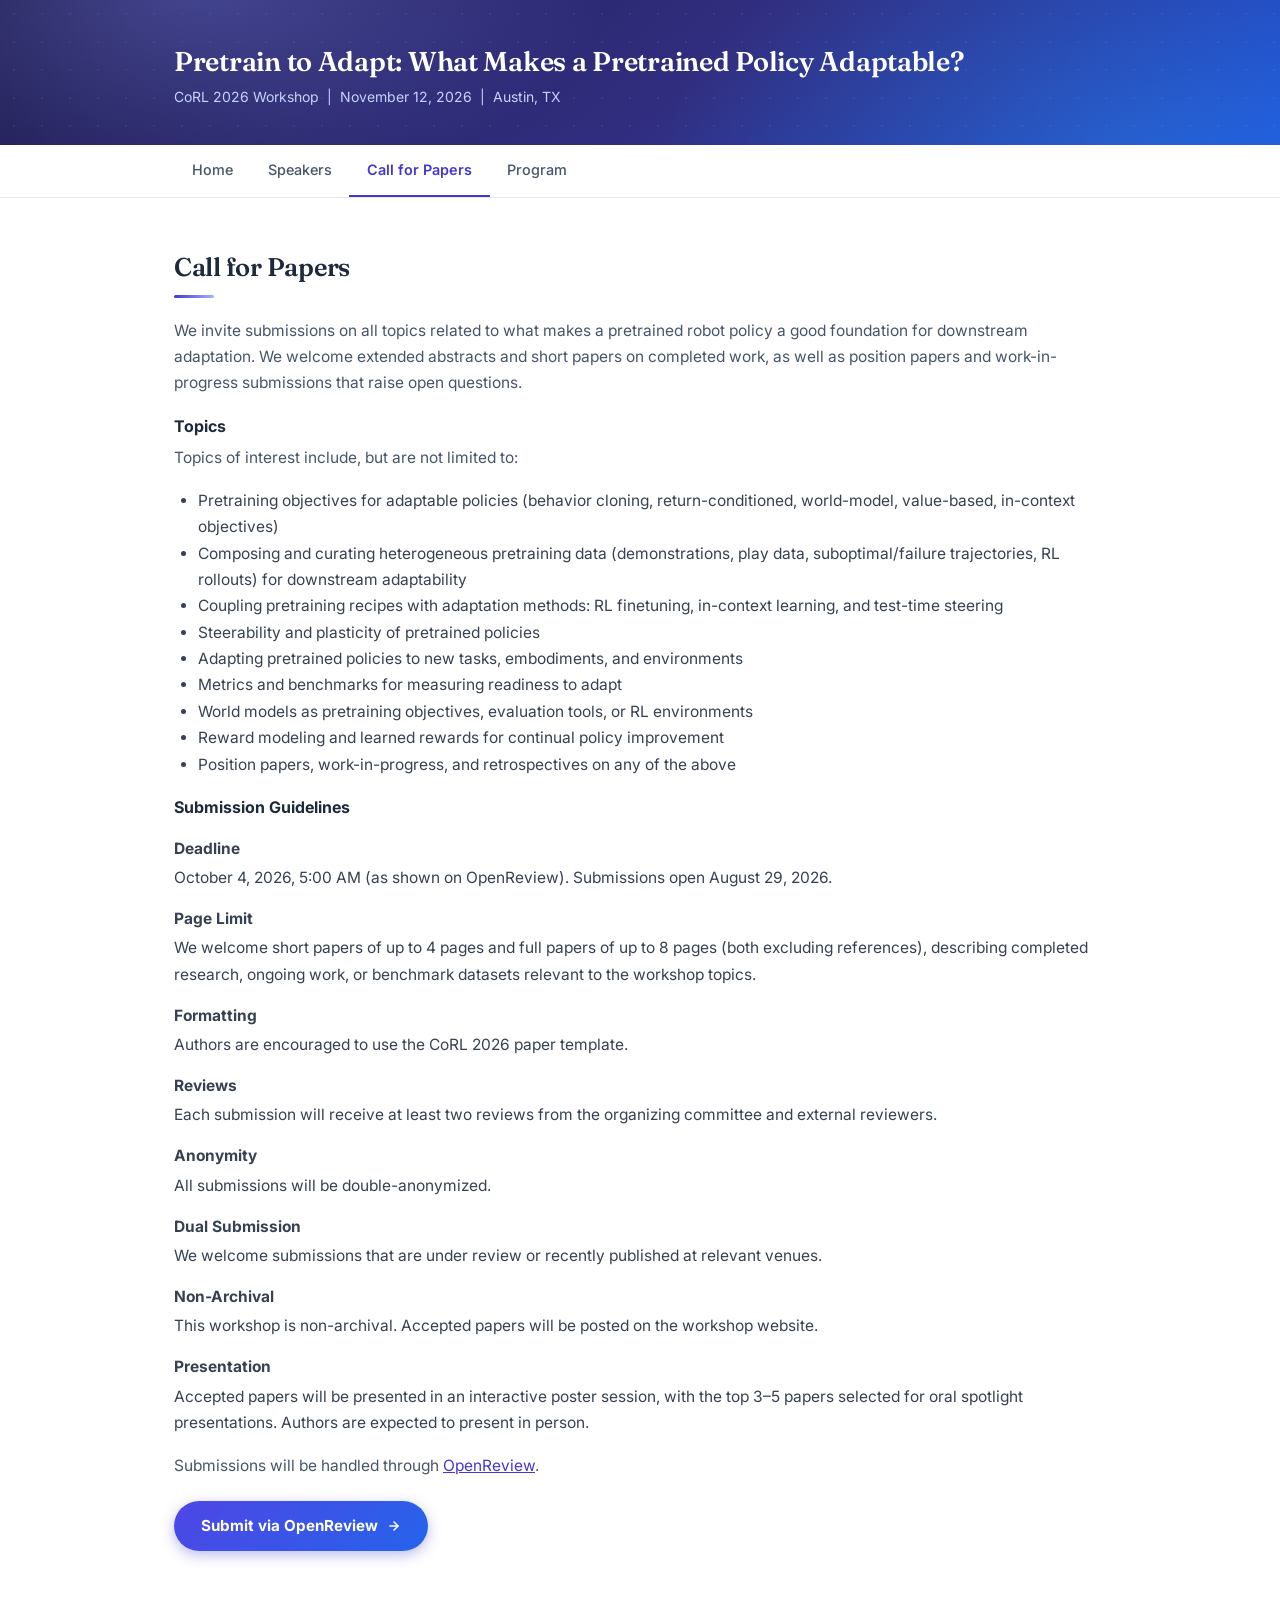
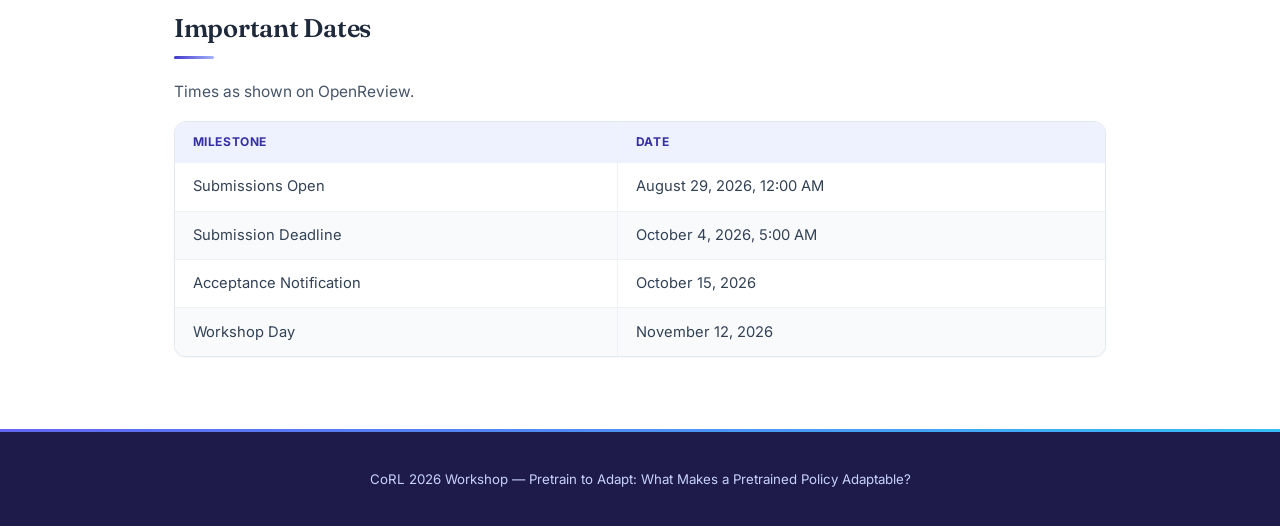
==== call/index.html @ 9e06ac09 "Update CFP dates; add prominent Submit via OpenReview buttons - Submissions open Aug 29, 2026, 12:00" ====
<!DOCTYPE html>
<html lang="en">
<head>
  <meta charset="UTF-8" />
  <meta name="viewport" content="width=device-width, initial-scale=1.0" />
  <title>Call for Papers — Pretrain to Adapt (CoRL 2026)</title>
  <link rel="preconnect" href="https://fonts.googleapis.com">
  <link rel="preconnect" href="https://fonts.gstatic.com" crossorigin>
  <link href="https://fonts.googleapis.com/css2?family=Fraunces:ital,opsz,wght@0,9..144,500;0,9..144,600;0,9..144,700;1,9..144,400&family=Inter:wght@400;500;600;700;800&display=swap" rel="stylesheet">
  <link rel="stylesheet" href="../css/style.css" />
</head>
<body>

  <header class="site-header">
    <div class="header-inner">
      <div class="site-title">
        <h1>Pretrain to Adapt: What Makes a Pretrained Policy Adaptable?</h1>
        <div class="event-info">CoRL 2026 Workshop &nbsp;|&nbsp; November 12, 2026 &nbsp;|&nbsp; Austin, TX</div>
      </div>
    </div>
  </header>

  <nav>
    <div class="nav-inner">
      <a href="../index.html">Home</a>
      <a href="../speakers/index.html">Speakers</a>
      <a href="index.html" class="active">Call for Papers</a>
      <a href="../program/index.html">Program</a>
    </div>
  </nav>

  <main class="container">

    <section>
      <h2>Call for Papers</h2>

      <p>
        We invite submissions on all topics related to what makes a pretrained robot policy a good
        foundation for downstream adaptation. We welcome extended abstracts and short papers on
        completed work, as well as position papers and work-in-progress submissions that raise open
        questions.
      </p>

      <h3>Topics</h3>
      <p>Topics of interest include, but are not limited to:</p>
      <ul style="padding-left: 1.5rem; color: #374151; font-size: 0.97rem; margin-bottom: 1rem;">
        <li>Pretraining objectives for adaptable policies (behavior cloning, return-conditioned, world-model, value-based, in-context objectives)</li>
        <li>Composing and curating heterogeneous pretraining data (demonstrations, play data, suboptimal/failure trajectories, RL rollouts) for downstream adaptability</li>
        <li>Coupling pretraining recipes with adaptation methods: RL finetuning, in-context learning, and test-time steering</li>
        <li>Steerability and plasticity of pretrained policies</li>
        <li>Adapting pretrained policies to new tasks, embodiments, and environments</li>
        <li>Metrics and benchmarks for measuring readiness to adapt</li>
        <li>World models as pretraining objectives, evaluation tools, or RL environments</li>
        <li>Reward modeling and learned rewards for continual policy improvement</li>
        <li>Position papers, work-in-progress, and retrospectives on any of the above</li>
      </ul>

      <h3>Submission Guidelines</h3>
      <dl style="color: #374151; font-size: 0.97rem; margin-bottom: 1rem;">
        <dt style="font-weight: 700; margin-top: 0.9rem;">Deadline</dt>
        <dd style="margin: 0.2rem 0 0;">October 4, 2026, 5:00 AM (as shown on OpenReview). Submissions open August 29, 2026.</dd>

        <dt style="font-weight: 700; margin-top: 0.9rem;">Page Limit</dt>
        <dd style="margin: 0.2rem 0 0;">We welcome short papers of up to 4 pages and full papers of up to 8 pages (both excluding references), describing completed research, ongoing work, or benchmark datasets relevant to the workshop topics.</dd>

        <dt style="font-weight: 700; margin-top: 0.9rem;">Formatting</dt>
        <dd style="margin: 0.2rem 0 0;">Authors are encouraged to use the CoRL 2026 paper template.</dd>

        <dt style="font-weight: 700; margin-top: 0.9rem;">Reviews</dt>
        <dd style="margin: 0.2rem 0 0;">Each submission will receive at least two reviews from the organizing committee and external reviewers.</dd>

        <dt style="font-weight: 700; margin-top: 0.9rem;">Anonymity</dt>
        <dd style="margin: 0.2rem 0 0;">All submissions will be double-anonymized.</dd>

        <dt style="font-weight: 700; margin-top: 0.9rem;">Dual Submission</dt>
        <dd style="margin: 0.2rem 0 0;">We welcome submissions that are under review or recently published at relevant venues.</dd>

        <dt style="font-weight: 700; margin-top: 0.9rem;">Non-Archival</dt>
        <dd style="margin: 0.2rem 0 0;">This workshop is non-archival. Accepted papers will be posted on the workshop website.</dd>

        <dt style="font-weight: 700; margin-top: 0.9rem;">Presentation</dt>
        <dd style="margin: 0.2rem 0 0;">Accepted papers will be presented in an interactive poster session, with the top 3&ndash;5 papers selected for oral spotlight presentations. Authors are expected to present in person.</dd>
      </dl>
      <p>Submissions will be handled through <a href="https://openreview.net/group?id=robot-learning.org/CoRL/2026/Workshop/pretrain-to-adapt" target="_blank" rel="noopener">OpenReview</a>.</p>
      <p style="margin-top: 1.4rem;">
        <a class="btn-primary" href="https://openreview.net/group?id=robot-learning.org/CoRL/2026/Workshop/pretrain-to-adapt" target="_blank" rel="noopener">
          Submit via OpenReview
          <svg width="14" height="14" viewBox="0 0 24 24" fill="none" stroke="currentColor" stroke-width="2.5" stroke-linecap="round" stroke-linejoin="round" aria-hidden="true" focusable="false"><path d="M5 12h14"/><path d="M12 5l7 7-7 7"/></svg>
        </a>
      </p>
    </section>

    <section>
      <h2>Important Dates</h2>
      <p>Times as shown on OpenReview.</p>
      <table class="data-table">
        <thead>
          <tr>
            <th scope="col">Milestone</th>
            <th scope="col">Date</th>
          </tr>
        </thead>
        <tbody>
          <tr>
            <td>Submissions Open</td>
            <td>August 29, 2026, 12:00 AM</td>
          </tr>
          <tr>
            <td>Submission Deadline</td>
            <td>October 4, 2026, 5:00 AM</td>
          </tr>
          <tr>
            <td>Acceptance Notification</td>
            <td>October 15, 2026</td>
          </tr>
          <tr>
            <td>Workshop Day</td>
            <td>November 12, 2026</td>
          </tr>
        </tbody>
      </table>
    </section>

  </main>

  <footer>
    <div>CoRL 2026 Workshop &mdash; Pretrain to Adapt: What Makes a Pretrained Policy Adaptable?</div>
  </footer>

</body>
</html>
---- css/style.css ----
* {
  box-sizing: border-box;
  margin: 0;
  padding: 0;
}

:root {
  --primary:      #4338ca;
  --primary-dark: #3730a3;
  --hero-top:     #1e1b4b;
  --hero-bot:     #1d4ed8;
  --text:         #1e293b;
  --text-muted:   #475569;
  --border:       #e2e8f0;
  --bg:           #ffffff;
  --bg-alt:       #f8fafc;
  --radius:       14px;
}

body {
  font-family: 'Inter', -apple-system, BlinkMacSystemFont, 'Segoe UI', Roboto, 'Helvetica Neue', Arial, sans-serif;
  color: var(--text);
  background: var(--bg);
  line-height: 1.7;
  -webkit-font-smoothing: antialiased;
}

/* ── Header ── */
.site-header {
  background: linear-gradient(140deg, var(--hero-top) 0%, #312e81 55%, var(--hero-bot) 100%);
  color: #fff;
  padding: 2.75rem 0 2.25rem;
  position: relative;
  overflow: hidden;
}

.site-header::before {
  content: '';
  position: absolute;
  inset: 0;
  background-image: radial-gradient(rgba(255,255,255,0.06) 1px, transparent 1px);
  background-size: 28px 28px;
  pointer-events: none;
}

.site-header::after {
  content: '';
  position: absolute;
  inset: 0;
  background:
    radial-gradient(600px 300px at 15% -10%, rgba(129,140,248,0.35), transparent 70%),
    radial-gradient(700px 400px at 90% 110%, rgba(56,189,248,0.22), transparent 70%);
  pointer-events: none;
}

.header-inner {
  max-width: 980px;
  margin: 0 auto;
  padding: 0 1.5rem;
  position: relative;
  z-index: 1;
}

.site-title h1 {
  font-family: 'Fraunces', Georgia, 'Times New Roman', serif;
  font-size: 1.7rem;
  font-weight: 600;
  color: #fff;
  line-height: 1.25;
  letter-spacing: -0.01em;
}

.site-title .event-info {
  font-size: 0.875rem;
  color: #c7d2fe;
  margin-top: 0.45rem;
}

/* ── Nav ── */
nav {
  background: rgba(255,255,255,0.96);
  border-bottom: 1px solid var(--border);
  position: sticky;
  top: 0;
  z-index: 100;
  backdrop-filter: blur(8px);
  -webkit-backdrop-filter: blur(8px);
}

.nav-inner {
  max-width: 980px;
  margin: 0 auto;
  padding: 0 1.5rem;
  display: flex;
}

nav a {
  display: block;
  padding: 0.8rem 1.1rem;
  text-decoration: none;
  color: var(--text-muted);
  font-size: 0.9rem;
  font-weight: 500;
  border-bottom: 2px solid transparent;
  transition: color 0.15s, border-color 0.15s;
}

nav a:hover {
  color: var(--primary);
}

nav a.active {
  color: var(--primary);
  border-bottom-color: var(--primary);
  font-weight: 600;
}

/* ── Main content ── */
.container {
  max-width: 980px;
  margin: 0 auto;
  padding: 3rem 1.5rem 4.5rem;
}

section {
  margin-bottom: 3.5rem;
}

section:last-child {
  margin-bottom: 0;
}

h2 {
  font-family: 'Fraunces', Georgia, serif;
  font-size: 1.6rem;
  font-weight: 600;
  letter-spacing: -0.01em;
  color: var(--text);
  margin-bottom: 1.25rem;
  padding-bottom: 0.5rem;
  position: relative;
}

h2::after {
  content: '';
  position: absolute;
  left: 0;
  bottom: 0;
  width: 2.5rem;
  height: 3px;
  border-radius: 3px;
  background: linear-gradient(90deg, var(--primary), #a5b4fc);
}

h3 {
  font-size: 1rem;
  font-weight: 700;
  color: var(--text);
  margin-bottom: 0.35rem;
}

p {
  color: var(--text-muted);
  margin-bottom: 1rem;
  font-size: 0.97rem;
}

p:last-child {
  margin-bottom: 0;
}

a {
  color: var(--primary);
}

/* ── Hero / intro ── */
.intro-block {
  background: #eef2ff;
  border-left: 4px solid var(--primary);
  border-radius: 0 10px 10px 0;
  padding: 1.25rem 1.5rem;
  margin-bottom: 2rem;
  font-style: italic;
  color: var(--primary-dark);
  font-size: 1rem;
}

/* ── CTA button ── */
.btn-primary {
  display: inline-flex;
  align-items: center;
  gap: 0.55rem;
  background: linear-gradient(135deg, #4f46e5, #2563eb);
  color: #fff;
  font-weight: 700;
  font-size: 0.95rem;
  padding: 0.75rem 1.7rem;
  border-radius: 999px;
  text-decoration: none;
  box-shadow: 0 4px 14px rgba(67,56,202,0.35);
  transition: transform 0.15s ease, box-shadow 0.15s ease;
}
.btn-primary:hover {
  transform: translateY(-2px);
  box-shadow: 0 8px 22px rgba(67,56,202,0.45);
}

/* ── Data tables (program, dates) ── */
.data-table {
  width: 100%;
  border-collapse: separate;
  border-spacing: 0;
  font-size: 0.92rem;
  margin-top: 0.75rem;
  border: 1px solid var(--border);
  border-radius: 12px;
  overflow: hidden;
  box-shadow: 0 1px 2px rgba(15,23,42,0.04);
  background: var(--bg);
}

.data-table th {
  background: #eef2ff;
  color: var(--primary-dark);
  text-align: left;
  padding: 0.65rem 1.1rem;
  font-size: 0.75rem;
  font-weight: 700;
  text-transform: uppercase;
  letter-spacing: 0.05em;
}

.data-table td {
  padding: 0.7rem 1.1rem;
  border-top: 1px solid #eef1f6;
  color: #334155;
}

.data-table tr:first-child td {
  border-top: none;
}

.data-table th + th,
.data-table td + td {
  border-left: 1px solid #eef1f6;
}

.data-table tbody tr:nth-child(even) td {
  background: #f8fafc;
}

.data-table .time {
  white-space: nowrap;
  color: #64748b;
  font-variant-numeric: tabular-nums;
  width: 11rem;
}

/* ── Topic cards ── */
.topic-grid {
  display: grid;
  grid-template-columns: repeat(auto-fit, minmax(220px, 1fr));
  gap: 1.1rem;
  margin-top: 1rem;
}

.topic-card {
  border: 1px solid var(--border);
  border-radius: var(--radius);
  padding: 1.2rem 1.35rem;
  background: var(--bg);
  box-shadow: 0 1px 2px rgba(15,23,42,0.04);
  transition: box-shadow 0.2s ease, transform 0.2s ease, border-color 0.2s ease;
}

.topic-card:hover {
  box-shadow: 0 10px 30px rgba(67,56,202,0.10);
  border-color: #c7d2fe;
  transform: translateY(-3px);
}

.topic-card h3 {
  font-size: 0.9rem;
  color: var(--primary);
  margin-bottom: 0.4rem;
}

.topic-card ul {
  padding-left: 1.1rem;
  font-size: 0.83rem;
  color: #4b5563;
}

.topic-card ul li {
  margin-bottom: 0.2rem;
}

/* ── Organizer cards ── */
.organizer-grid {
  display: flex;
  flex-wrap: wrap;
  gap: 1rem;
  margin-top: 1rem;
}

.organizer-card {
  border: 1px solid var(--border);
  border-radius: var(--radius);
  padding: 0.9rem 1.4rem;
  text-align: center;
  min-width: 160px;
  background: var(--bg);
  box-shadow: 0 1px 2px rgba(15,23,42,0.04);
  transition: box-shadow 0.2s ease, transform 0.2s ease, border-color 0.2s ease;
}

.organizer-card:hover {
  box-shadow: 0 10px 28px rgba(67,56,202,0.10);
  border-color: #c7d2fe;
  transform: translateY(-3px);
}

.organizer-card .name {
  font-weight: 700;
  font-size: 0.95rem;
  color: var(--text);
}

.organizer-card .affil {
  font-size: 0.78rem;
  color: #64748b;
  margin-top: 0.2rem;
}

/* ── Speaker cards ── */
.speaker-grid {
  display: grid;
  grid-template-columns: repeat(auto-fill, minmax(160px, 1fr));
  gap: 1.25rem;
  margin-top: 1rem;
}

.speaker-card {
  border: 1px solid var(--border);
  border-radius: var(--radius);
  overflow: hidden;
  text-align: center;
  background: var(--bg);
  box-shadow: 0 1px 2px rgba(15,23,42,0.04);
  transition: box-shadow 0.2s ease, transform 0.2s ease, border-color 0.2s ease;
}

.speaker-card:hover {
  box-shadow: 0 10px 28px rgba(67,56,202,0.12);
  border-color: #c7d2fe;
  transform: translateY(-3px);
}

.speaker-photo {
  width: 100%;
  aspect-ratio: 1;
  background: #e0e7ff;
  display: flex;
  align-items: center;
  justify-content: center;
  font-size: 2.5rem;
  color: #6366f1;
}

.speaker-photo img {
  width: 100%;
  height: 100%;
  object-fit: cover;
}

.speaker-info {
  padding: 0.8rem 0.6rem;
}

.speaker-info .name {
  font-weight: 700;
  font-size: 0.88rem;
  color: var(--text);
}

.speaker-info .affil {
  font-size: 0.78rem;
  color: #64748b;
  margin-top: 0.15rem;
}

.speaker-info .tag {
  display: inline-block;
  margin-top: 0.35rem;
  font-size: 0.72rem;
  padding: 0.1rem 0.5rem;
  border-radius: 999px;
  background: #e0e7ff;
  color: var(--primary);
}

/* ── Coming soon ── */
.coming-soon {
  text-align: center;
  padding: 5rem 2rem;
  color: #94a3b8;
}

.coming-soon .icon {
  font-size: 2.5rem;
  margin-bottom: 1rem;
}

.coming-soon p {
  color: #64748b;
  font-size: 1rem;
}

/* ── Footer ── */
footer {
  background: var(--hero-top);
  color: #c7d2fe;
  padding: 2.25rem 1.5rem;
  text-align: center;
  font-size: 0.83rem;
  line-height: 1.7;
  border-top: 3px solid transparent;
  border-image: linear-gradient(90deg, #6366f1, #38bdf8) 1;
}

/* ── Responsive ── */
@media (max-width: 600px) {
  .site-title h1 {
    font-size: 1.25rem;
  }
  nav a {
    padding: 0.7rem 0.75rem;
    font-size: 0.82rem;
  }
  .topic-grid {
    grid-template-columns: 1fr;
  }
  .data-table .time {
    width: auto;
  }
}
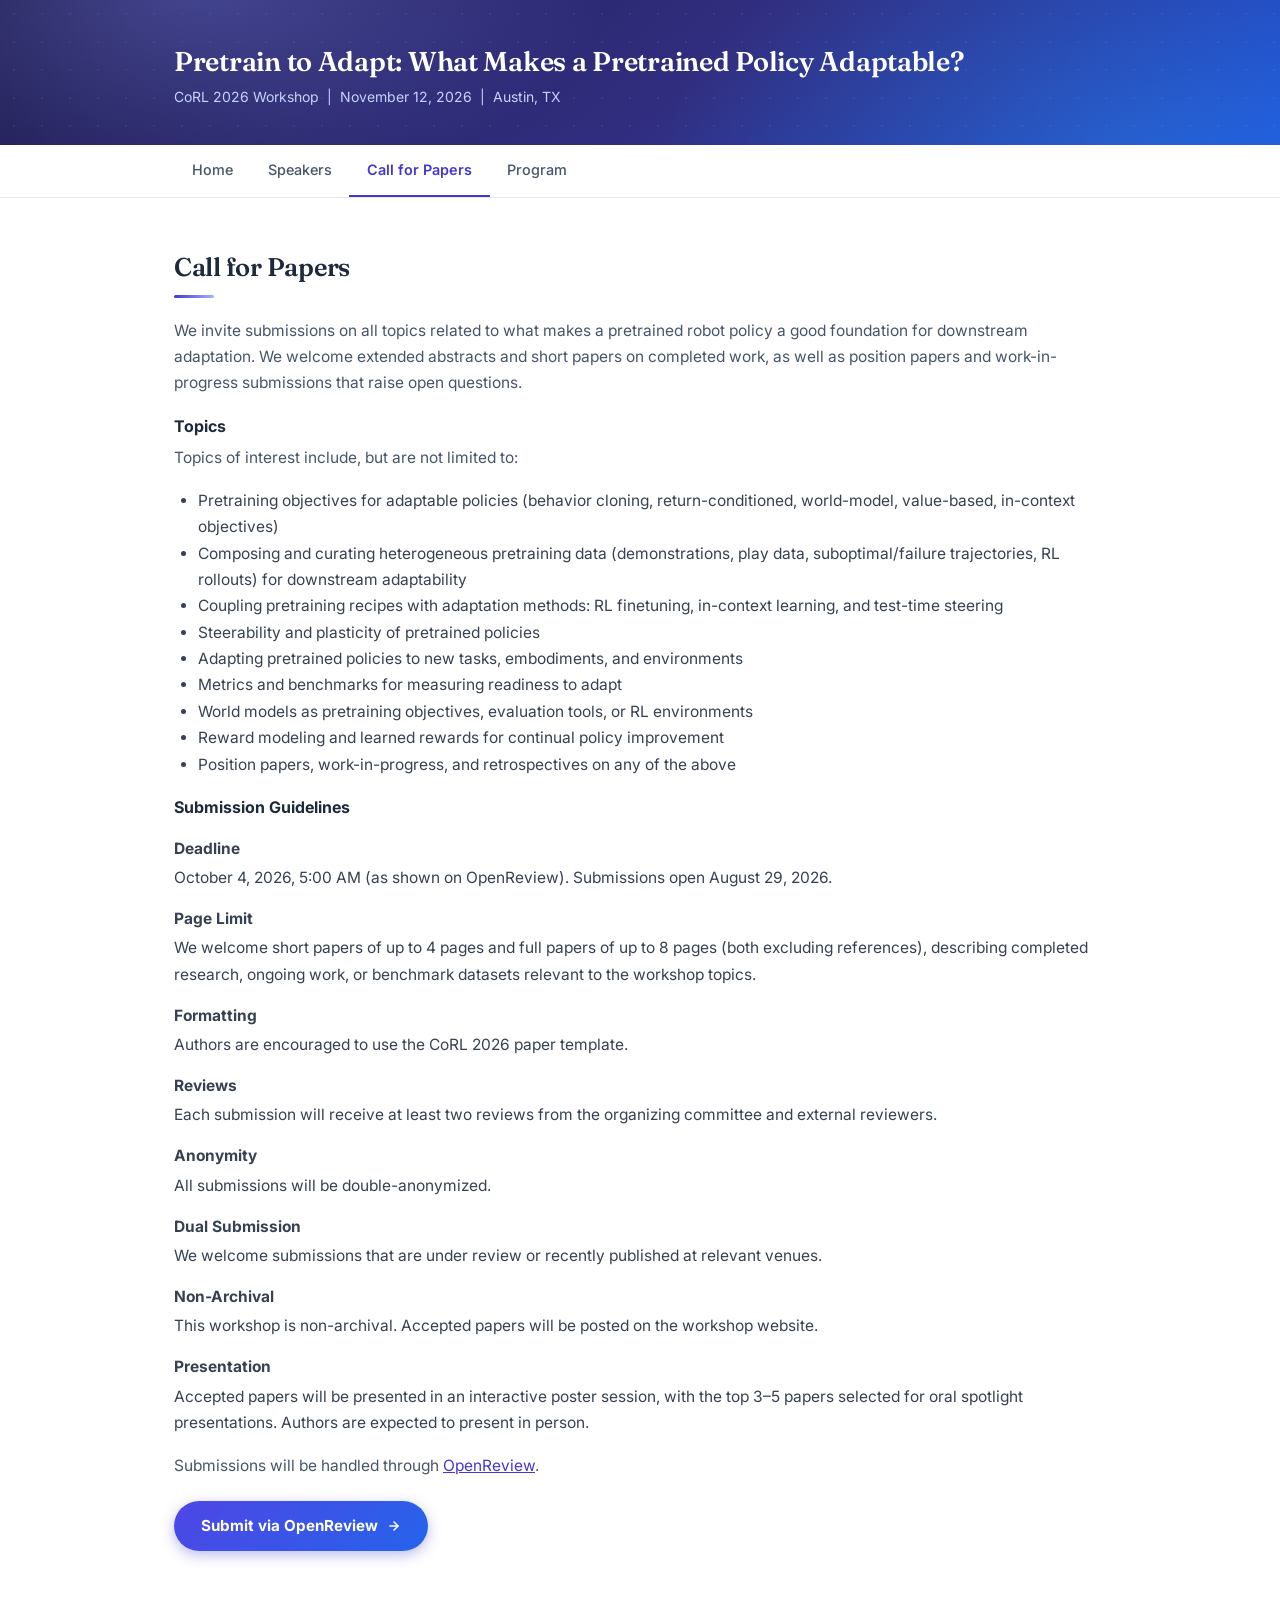
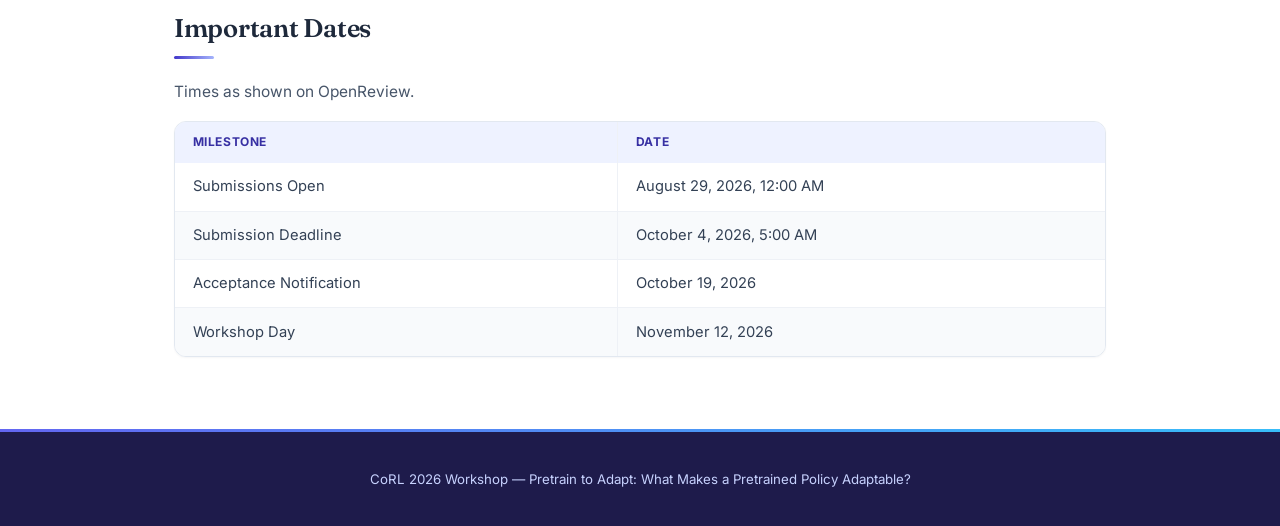
==== commit 020a2c5c: "Move acceptance notification to October 19, 2026 Co-Authored-By: Claude Fable 5 <noreply@anthropic.c" ====
--- a/call/index.html
+++ b/call/index.html
@@ -111,7 +111,7 @@
           </tr>
           <tr>
             <td>Acceptance Notification</td>
-            <td>October 15, 2026</td>
+            <td>October 19, 2026</td>
           </tr>
           <tr>
             <td>Workshop Day</td>
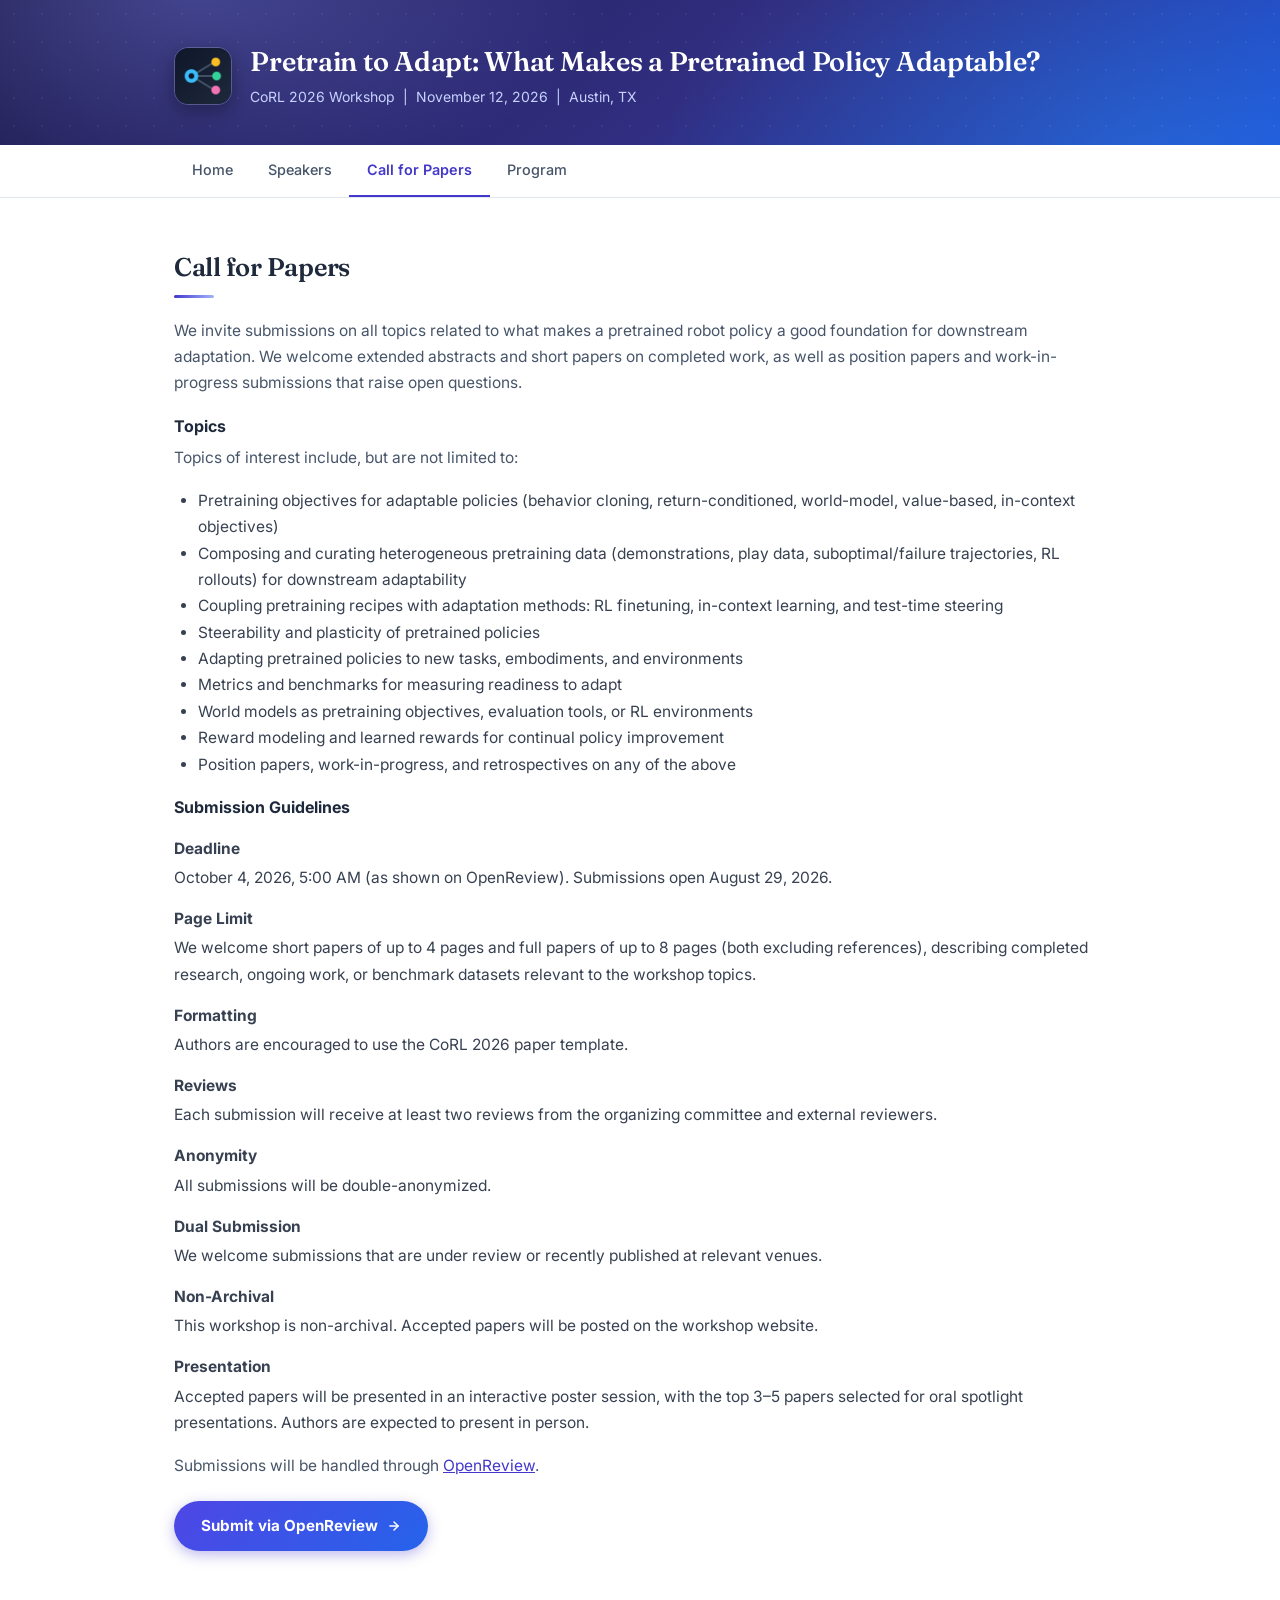
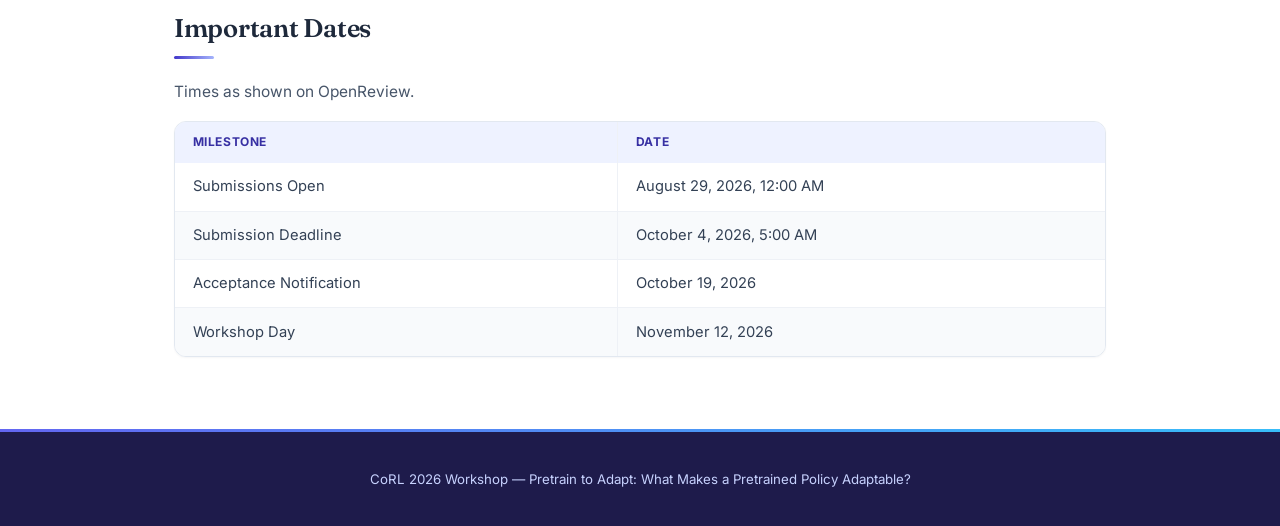
==== commit 466e32b6: "Add workshop logo; make Karl's photo fill the square card - Add pretrain-to-adapt icon as favicon, h" ====
--- a/call/index.html
+++ b/call/index.html
@@ -4,6 +4,8 @@
   <meta charset="UTF-8" />
   <meta name="viewport" content="width=device-width, initial-scale=1.0" />
   <title>Call for Papers — Pretrain to Adapt (CoRL 2026)</title>
+  <link rel="icon" type="image/png" href="../images/pretrain-to-adapt.png">
+  <link rel="apple-touch-icon" href="../images/favicon-180.png">
   <link rel="preconnect" href="https://fonts.googleapis.com">
   <link rel="preconnect" href="https://fonts.gstatic.com" crossorigin>
   <link href="https://fonts.googleapis.com/css2?family=Fraunces:ital,opsz,wght@0,9..144,500;0,9..144,600;0,9..144,700;1,9..144,400&family=Inter:wght@400;500;600;700;800&display=swap" rel="stylesheet">
@@ -13,6 +15,7 @@
 
   <header class="site-header">
     <div class="header-inner">
+      <img class="header-logo" src="../images/pretrain-to-adapt.png" alt="Pretrain to Adapt workshop logo">
       <div class="site-title">
         <h1>Pretrain to Adapt: What Makes a Pretrained Policy Adaptable?</h1>
         <div class="event-info">CoRL 2026 Workshop &nbsp;|&nbsp; November 12, 2026 &nbsp;|&nbsp; Austin, TX</div>
--- a/css/style.css
+++ b/css/style.css
@@ -59,6 +59,18 @@
   padding: 0 1.5rem;
   position: relative;
   z-index: 1;
+  display: flex;
+  align-items: center;
+  gap: 1.15rem;
+}
+
+.header-logo {
+  width: 58px;
+  height: 58px;
+  border-radius: 14px;
+  flex-shrink: 0;
+  border: 1px solid rgba(255,255,255,0.18);
+  box-shadow: 0 6px 18px rgba(0,0,0,0.3);
 }
 
 .site-title h1 {
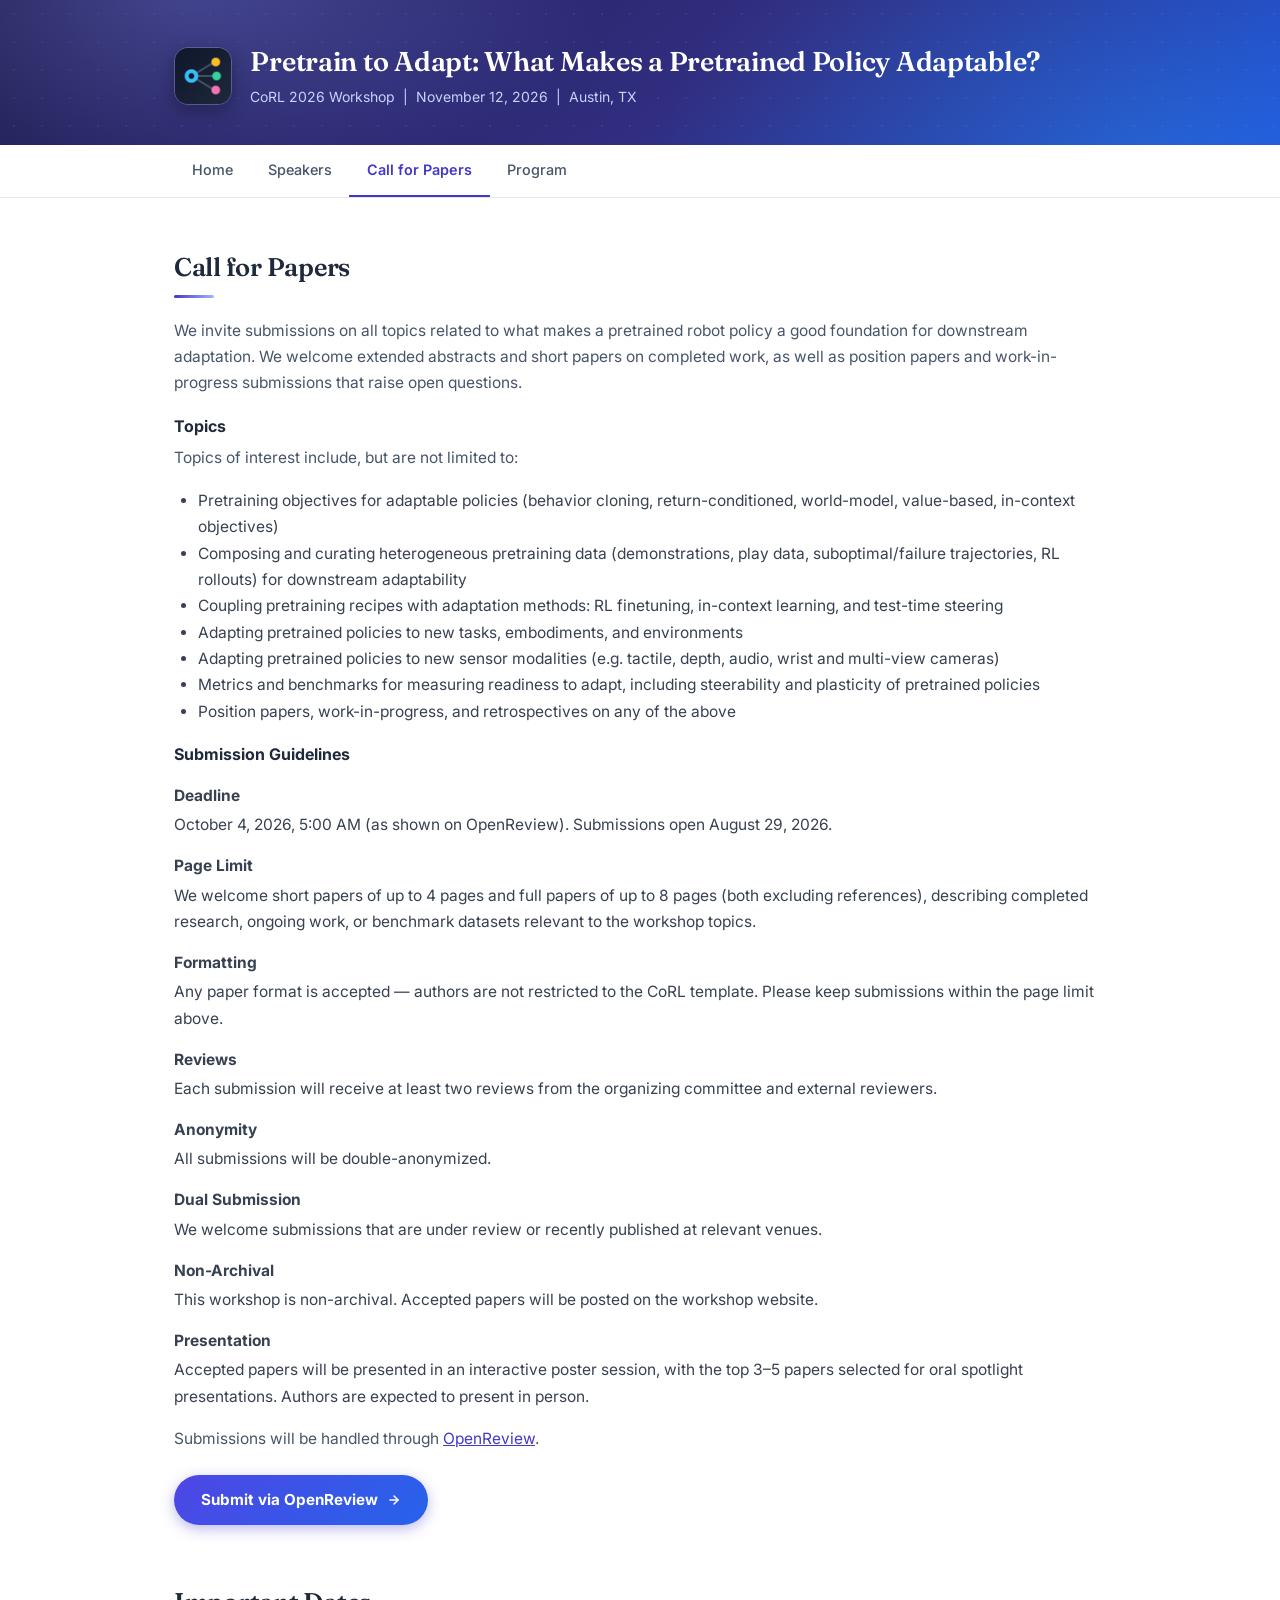
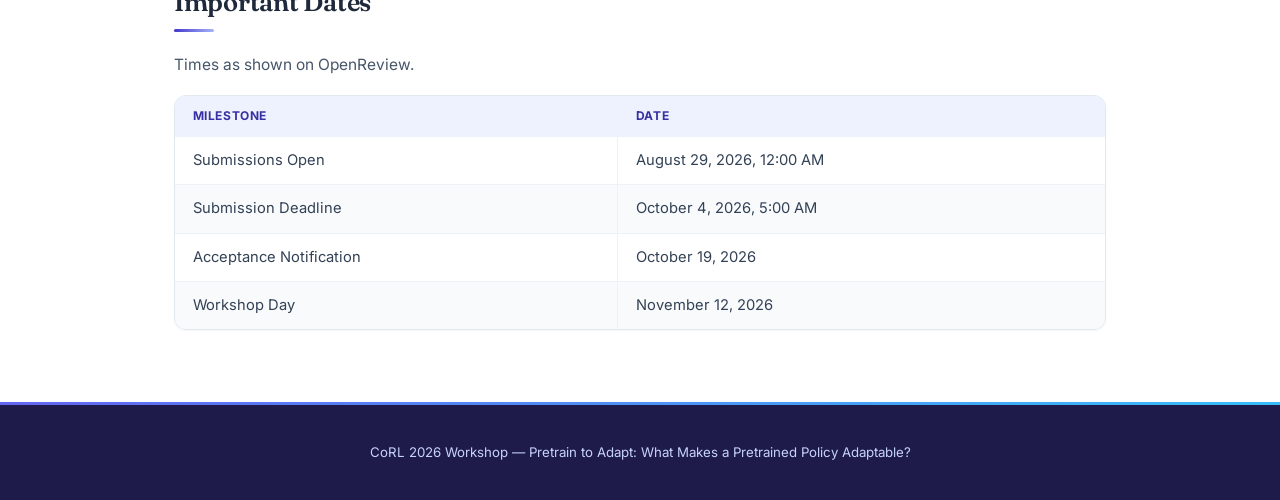
==== commit de38d1c6: "Move schedule to 2-6 PM; update CFP topics and formatting policy - Schedule: 2:00-6:00 PM with 25-mi" ====
--- a/call/index.html
+++ b/call/index.html
@@ -50,11 +50,9 @@
         <li>Pretraining objectives for adaptable policies (behavior cloning, return-conditioned, world-model, value-based, in-context objectives)</li>
         <li>Composing and curating heterogeneous pretraining data (demonstrations, play data, suboptimal/failure trajectories, RL rollouts) for downstream adaptability</li>
         <li>Coupling pretraining recipes with adaptation methods: RL finetuning, in-context learning, and test-time steering</li>
-        <li>Steerability and plasticity of pretrained policies</li>
         <li>Adapting pretrained policies to new tasks, embodiments, and environments</li>
-        <li>Metrics and benchmarks for measuring readiness to adapt</li>
-        <li>World models as pretraining objectives, evaluation tools, or RL environments</li>
-        <li>Reward modeling and learned rewards for continual policy improvement</li>
+        <li>Adapting pretrained policies to new sensor modalities (e.g. tactile, depth, audio, wrist and multi-view cameras)</li>
+        <li>Metrics and benchmarks for measuring readiness to adapt, including steerability and plasticity of pretrained policies</li>
         <li>Position papers, work-in-progress, and retrospectives on any of the above</li>
       </ul>
 
@@ -67,7 +65,7 @@
         <dd style="margin: 0.2rem 0 0;">We welcome short papers of up to 4 pages and full papers of up to 8 pages (both excluding references), describing completed research, ongoing work, or benchmark datasets relevant to the workshop topics.</dd>
 
         <dt style="font-weight: 700; margin-top: 0.9rem;">Formatting</dt>
-        <dd style="margin: 0.2rem 0 0;">Authors are encouraged to use the CoRL 2026 paper template.</dd>
+        <dd style="margin: 0.2rem 0 0;">Any paper format is accepted &mdash; authors are not restricted to the CoRL template. Please keep submissions within the page limit above.</dd>
 
         <dt style="font-weight: 700; margin-top: 0.9rem;">Reviews</dt>
         <dd style="margin: 0.2rem 0 0;">Each submission will receive at least two reviews from the organizing committee and external reviewers.</dd>
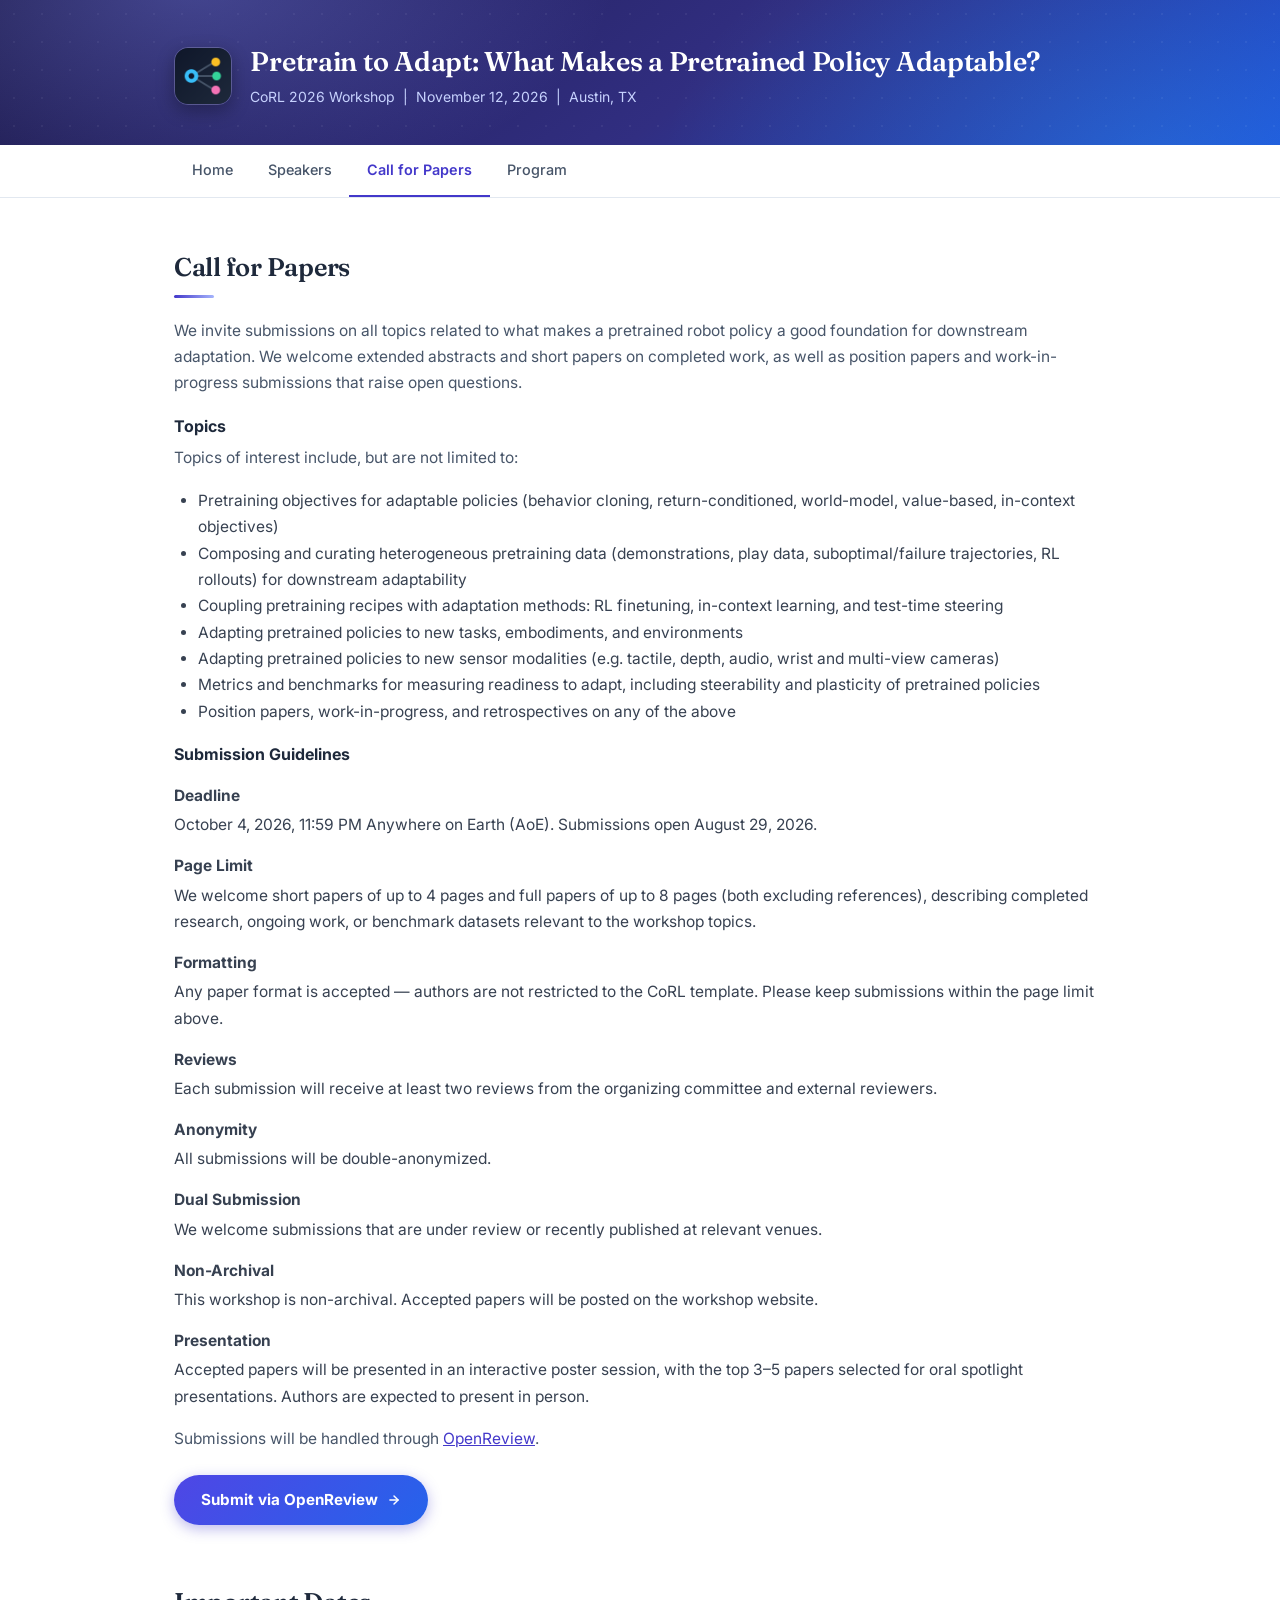
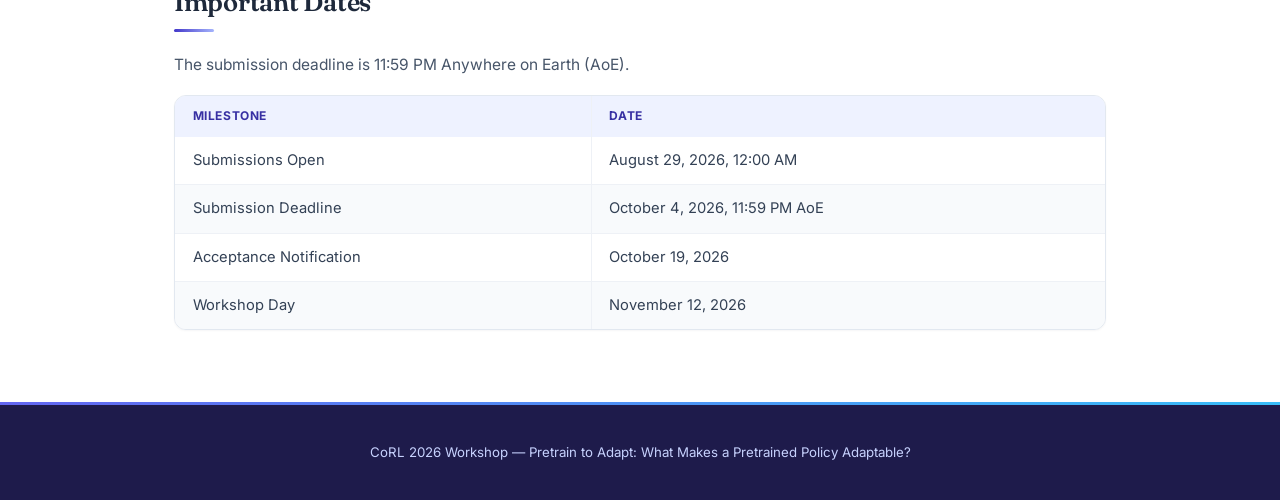
==== commit c899681d: "Set submission deadline to October 4, 2026, 11:59 PM AoE Co-Authored-By: Claude Opus 5 <noreply@anth" ====
--- a/call/index.html
+++ b/call/index.html
@@ -59,7 +59,7 @@
       <h3>Submission Guidelines</h3>
       <dl style="color: #374151; font-size: 0.97rem; margin-bottom: 1rem;">
         <dt style="font-weight: 700; margin-top: 0.9rem;">Deadline</dt>
-        <dd style="margin: 0.2rem 0 0;">October 4, 2026, 5:00 AM (as shown on OpenReview). Submissions open August 29, 2026.</dd>
+        <dd style="margin: 0.2rem 0 0;">October 4, 2026, 11:59&nbsp;PM Anywhere on Earth (AoE). Submissions open August 29, 2026.</dd>
 
         <dt style="font-weight: 700; margin-top: 0.9rem;">Page Limit</dt>
         <dd style="margin: 0.2rem 0 0;">We welcome short papers of up to 4 pages and full papers of up to 8 pages (both excluding references), describing completed research, ongoing work, or benchmark datasets relevant to the workshop topics.</dd>
@@ -93,7 +93,7 @@
 
     <section>
       <h2>Important Dates</h2>
-      <p>Times as shown on OpenReview.</p>
+      <p>The submission deadline is 11:59&nbsp;PM Anywhere on Earth (AoE).</p>
       <table class="data-table">
         <thead>
           <tr>
@@ -108,7 +108,7 @@
           </tr>
           <tr>
             <td>Submission Deadline</td>
-            <td>October 4, 2026, 5:00 AM</td>
+            <td>October 4, 2026, 11:59 PM AoE</td>
           </tr>
           <tr>
             <td>Acceptance Notification</td>
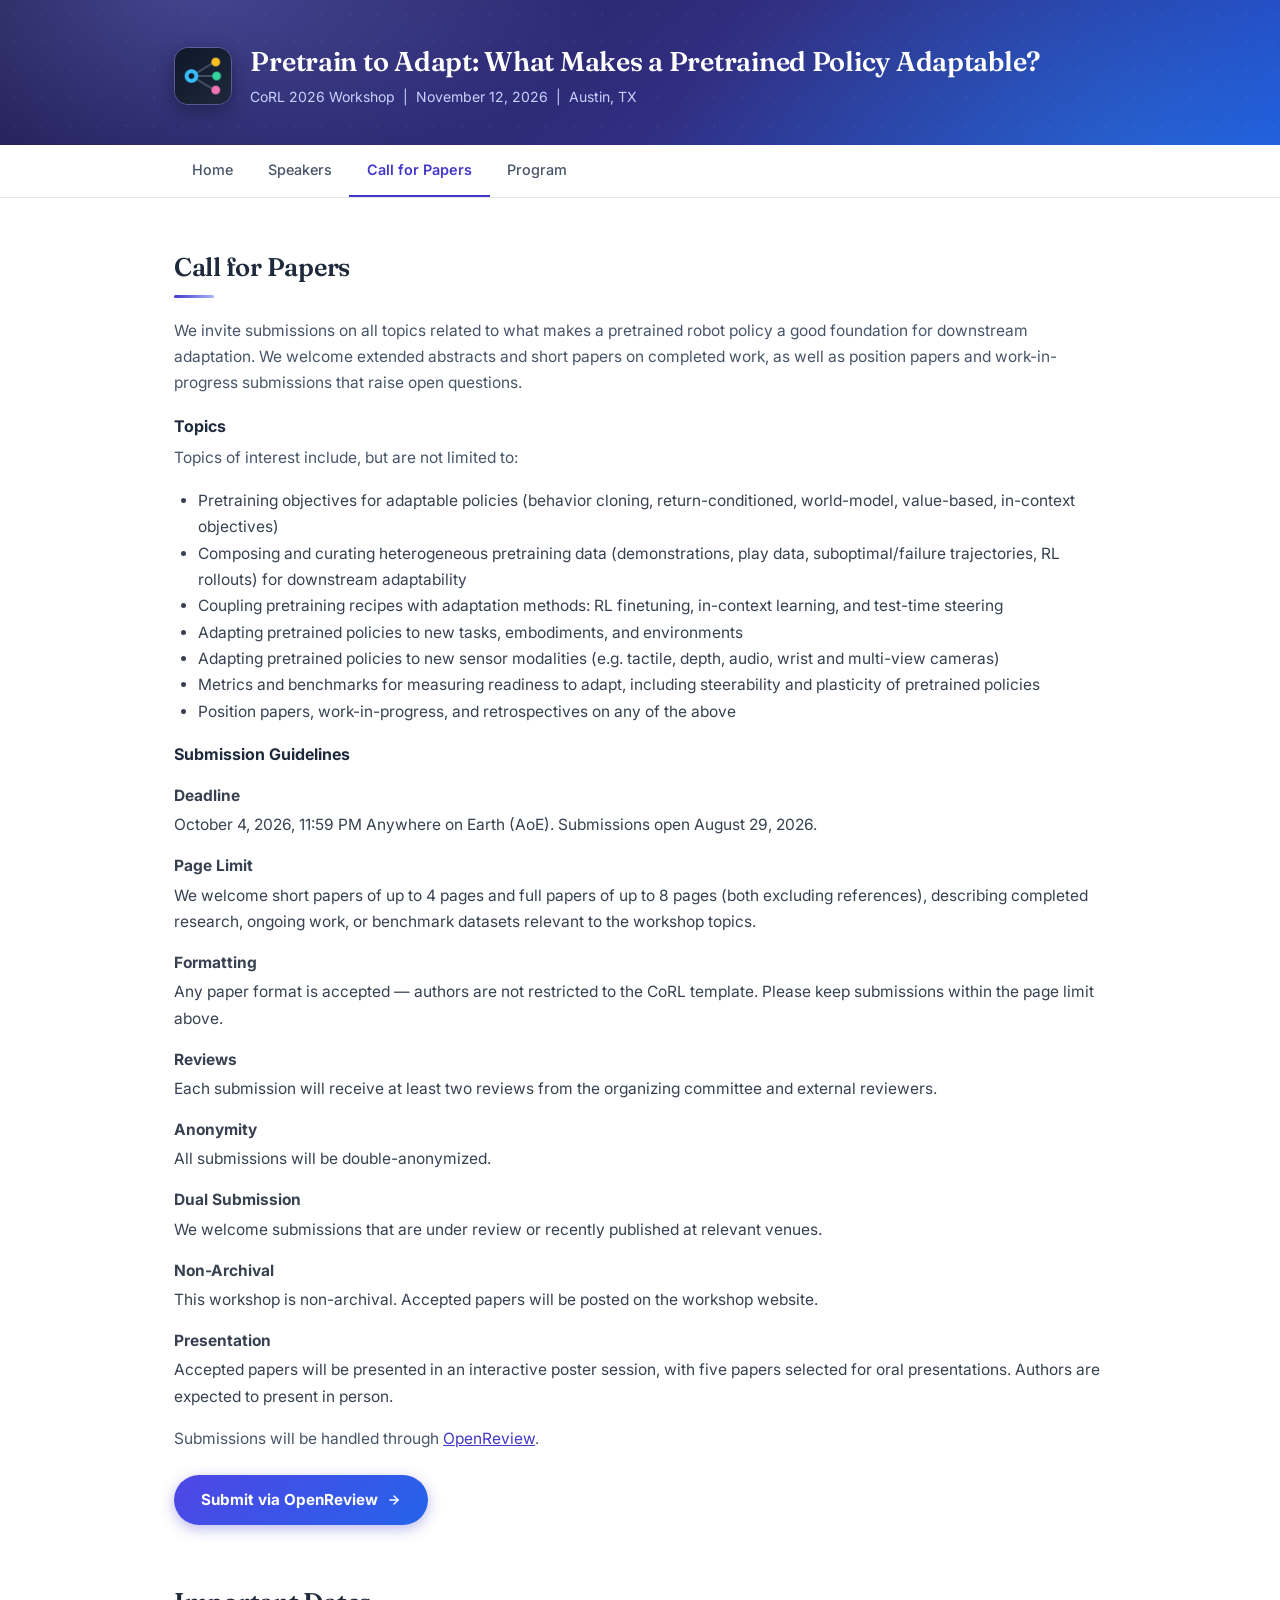
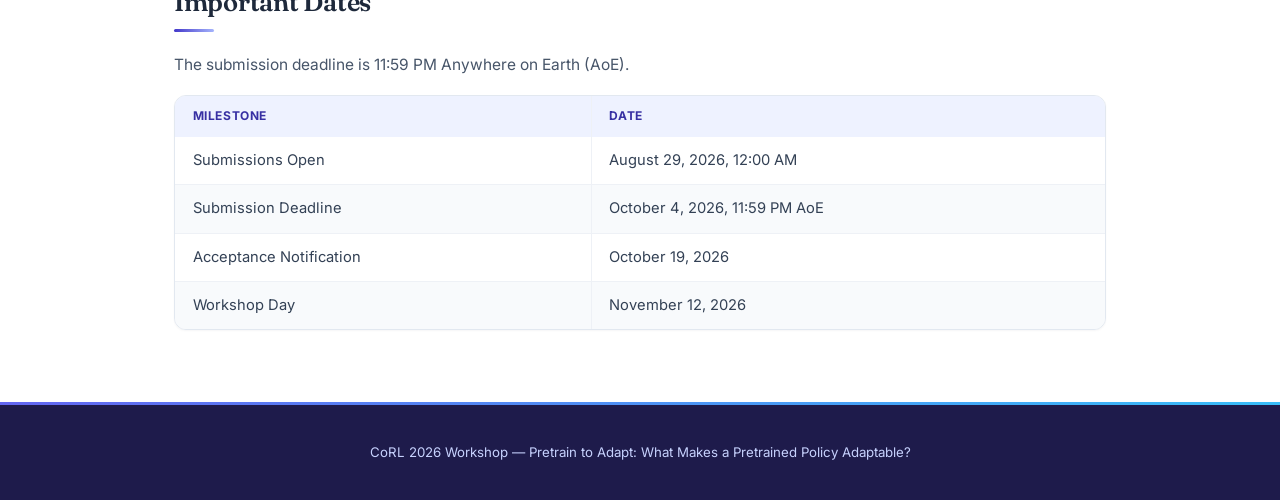
==== commit 51d2d53a: "Fix the presentation policy to five orals; remove the poster award The call for papers still said th" ====
--- a/call/index.html
+++ b/call/index.html
@@ -80,7 +80,7 @@
         <dd style="margin: 0.2rem 0 0;">This workshop is non-archival. Accepted papers will be posted on the workshop website.</dd>
 
         <dt style="font-weight: 700; margin-top: 0.9rem;">Presentation</dt>
-        <dd style="margin: 0.2rem 0 0;">Accepted papers will be presented in an interactive poster session, with the top 3&ndash;5 papers selected for oral spotlight presentations. Authors are expected to present in person.</dd>
+        <dd style="margin: 0.2rem 0 0;">Accepted papers will be presented in an interactive poster session, with five papers selected for oral presentations. Authors are expected to present in person.</dd>
       </dl>
       <p>Submissions will be handled through <a href="https://openreview.net/group?id=robot-learning.org/CoRL/2026/Workshop/pretrain-to-adapt" target="_blank" rel="noopener">OpenReview</a>.</p>
       <p style="margin-top: 1.4rem;">
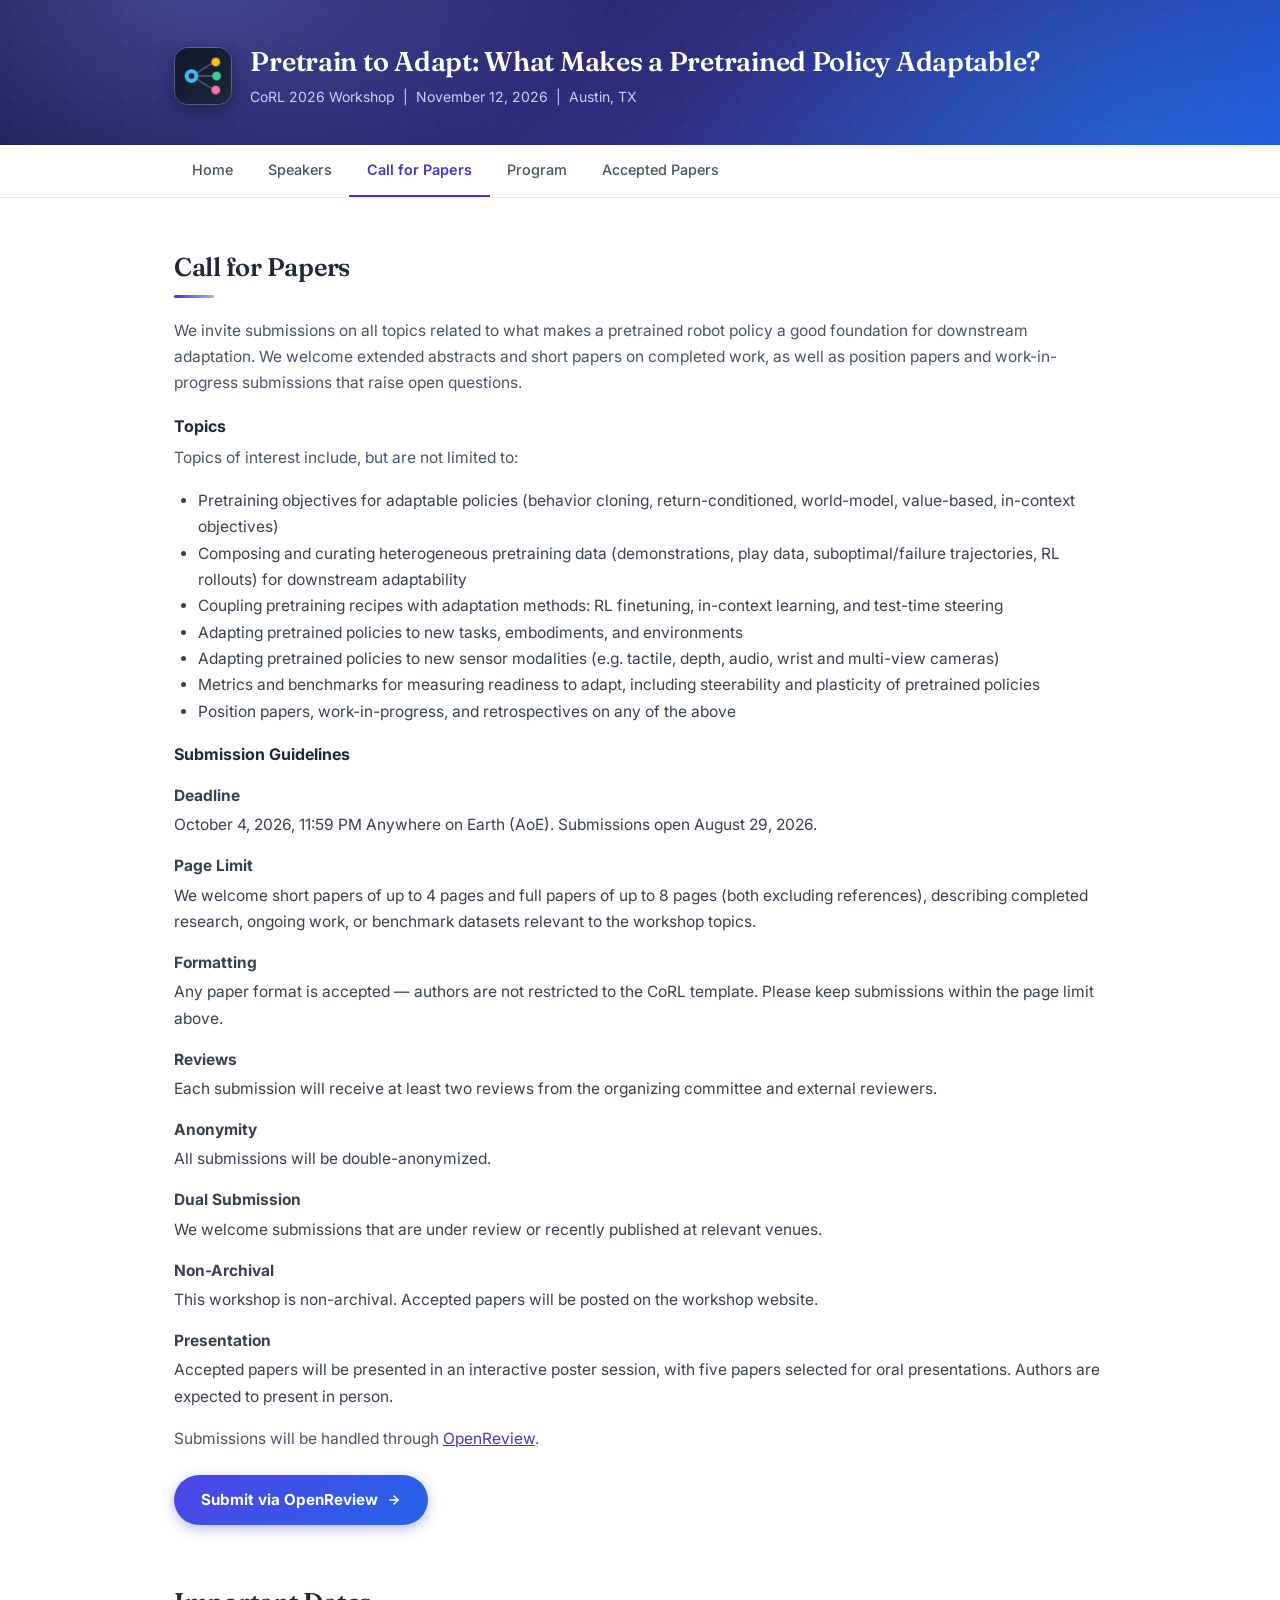
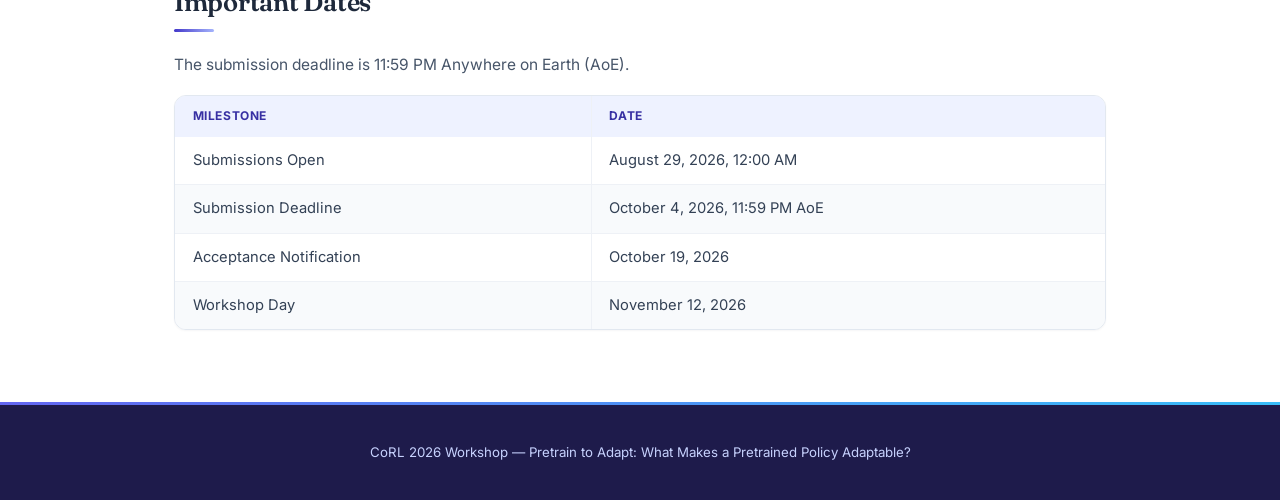
==== commit 5ad22395: "Add an Accepted Papers tab Lists all 29 accepted papers: 5 orals in presentation order and 24 poster" ====
--- a/call/index.html
+++ b/call/index.html
@@ -29,6 +29,7 @@
       <a href="../speakers/index.html">Speakers</a>
       <a href="index.html" class="active">Call for Papers</a>
       <a href="../program/index.html">Program</a>
+      <a href="../papers/index.html">Accepted Papers</a>
     </div>
   </nav>
 
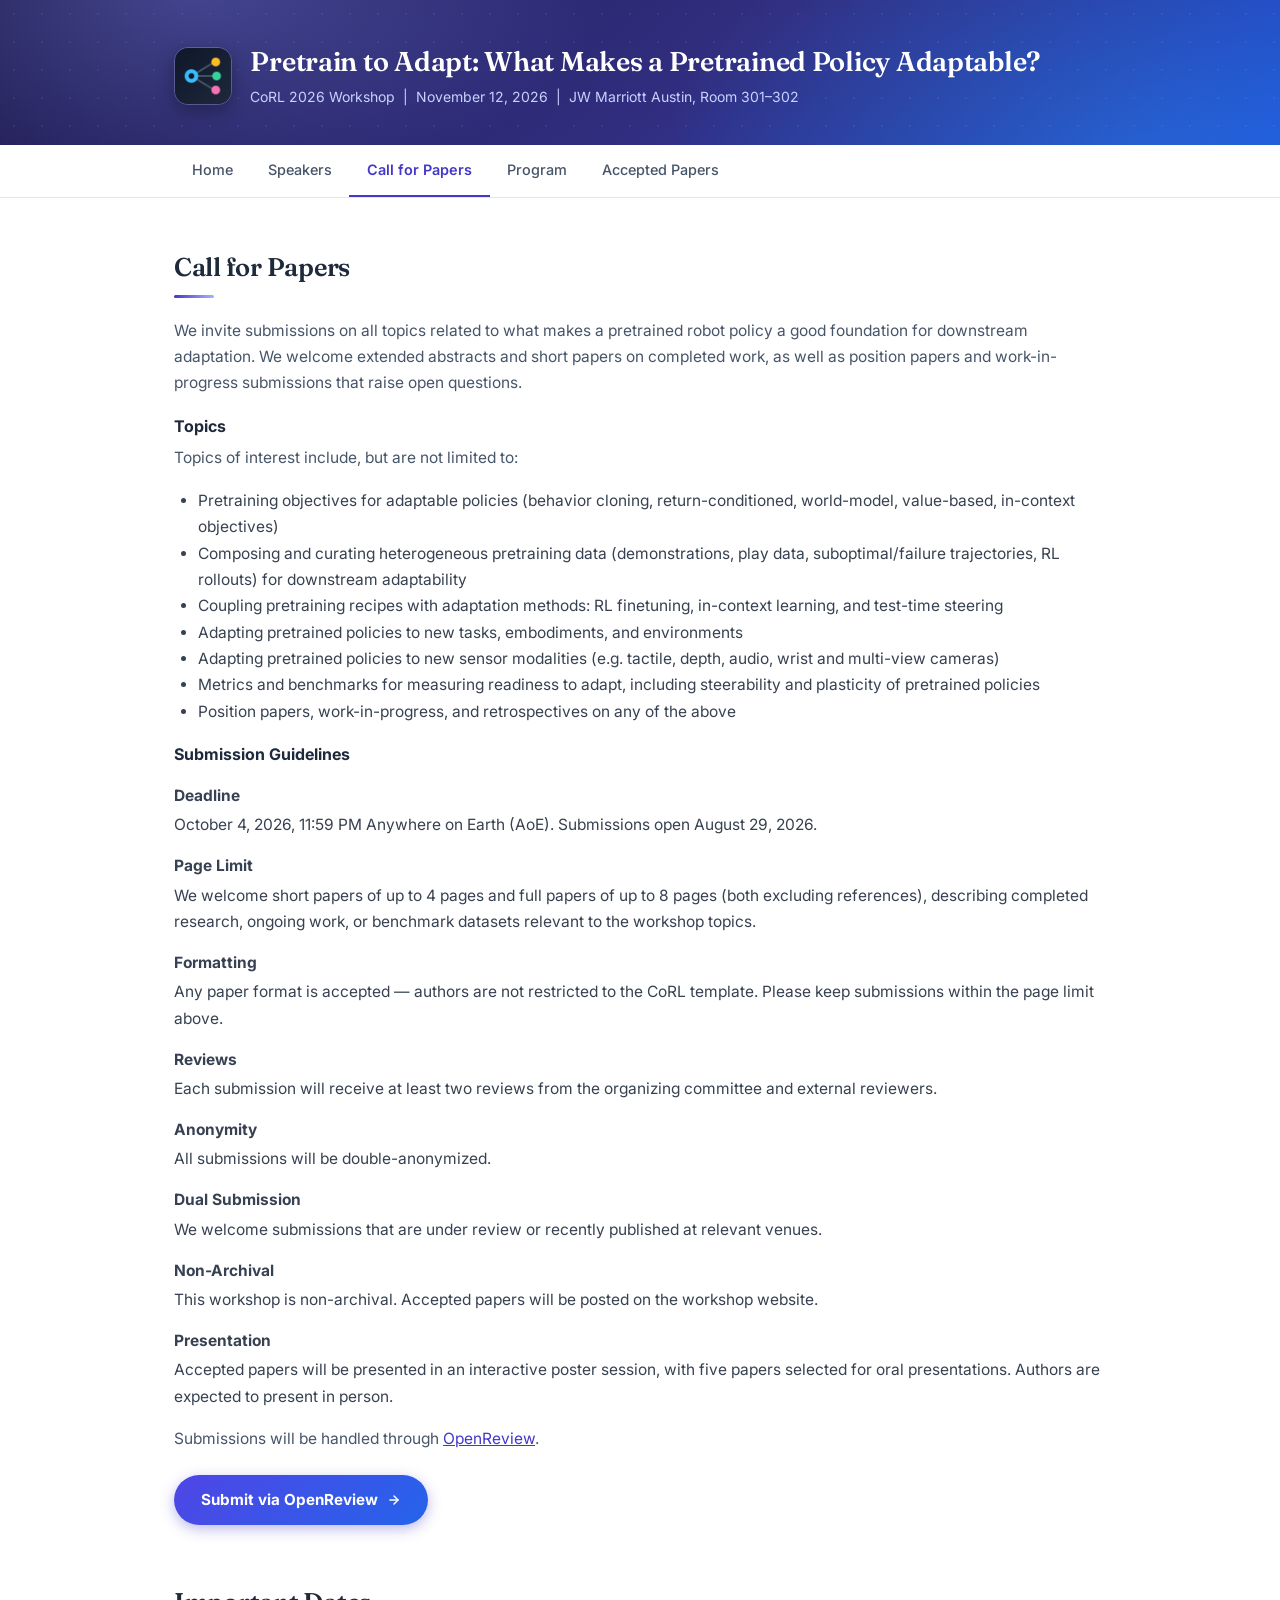
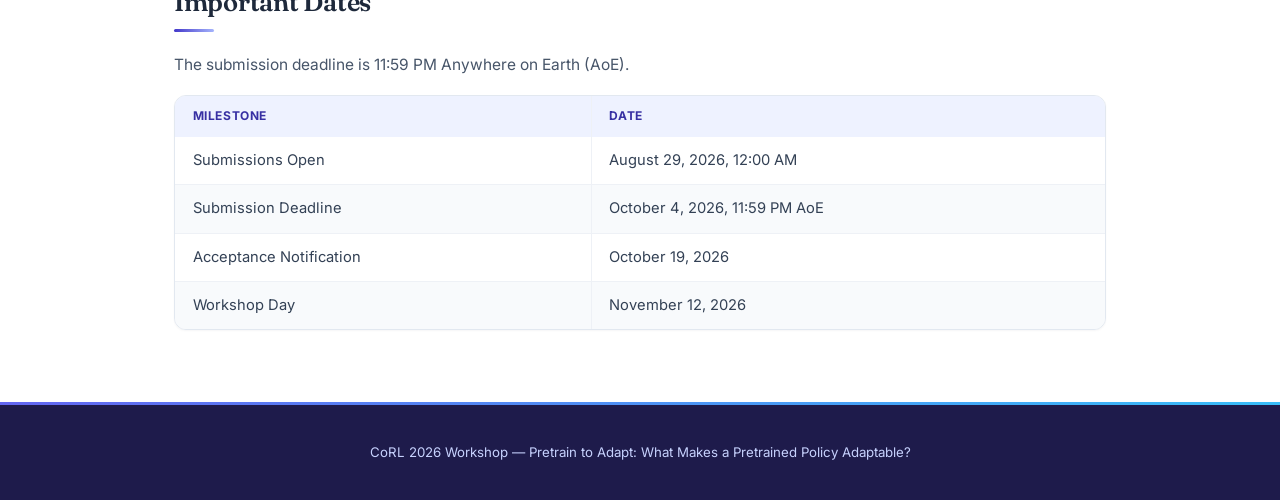
==== commit a0f2fcc4: "Update workshop location to JW Marriott Austin, Room 301–302 Co-Authored-By: Claude Opus 5.5 <norepl" ====
--- a/call/index.html
+++ b/call/index.html
@@ -18,7 +18,7 @@
       <img class="header-logo" src="../images/pretrain-to-adapt.png" alt="Pretrain to Adapt workshop logo">
       <div class="site-title">
         <h1>Pretrain to Adapt: What Makes a Pretrained Policy Adaptable?</h1>
-        <div class="event-info">CoRL 2026 Workshop &nbsp;|&nbsp; November 12, 2026 &nbsp;|&nbsp; Austin, TX</div>
+        <div class="event-info">CoRL 2026 Workshop &nbsp;|&nbsp; November 12, 2026 &nbsp;|&nbsp; JW Marriott Austin, Room 301–302</div>
       </div>
     </div>
   </header>
--- a/css/style.css
+++ b/css/style.css
@@ -440,6 +440,43 @@
   border-image: linear-gradient(90deg, #6366f1, #38bdf8) 1;
 }
 
+/* ── Accepted-papers board assignments ── */
+.paper-table td .paper-name {
+  font-weight: 600;
+  color: #1f2937;
+}
+
+.paper-table td .paper-authors {
+  margin-top: 0.25rem;
+  font-size: 0.86rem;
+  color: #475569;
+  line-height: 1.45;
+}
+
+.paper-table td .paper-affil {
+  margin-top: 0.15rem;
+  font-size: 0.8rem;
+  color: #7c8798;
+  line-height: 1.45;
+}
+
+.paper-table td.idx {
+  width: 2.5rem;
+  color: #6b7280;
+  font-variant-numeric: tabular-nums;
+}
+
+.paper-table td.board {
+  width: 4.5rem;
+  text-align: center;
+  font-variant-numeric: tabular-nums;
+}
+
+.paper-table th:nth-child(3),
+.paper-table th:nth-child(4) {
+  text-align: center;
+}
+
 /* ── Responsive ── */
 @media (max-width: 600px) {
   .site-title h1 {
@@ -455,4 +492,18 @@
   .data-table .time {
     width: auto;
   }
-}
+  .paper-table td.idx {
+    width: 1.9rem;
+    padding-left: 0.6rem;
+    padding-right: 0.3rem;
+  }
+  .paper-table td.board {
+    width: 2.6rem;
+    padding-left: 0.3rem;
+    padding-right: 0.3rem;
+  }
+  .paper-table td,
+  .paper-table th {
+    font-size: 0.85rem;
+  }
+}
